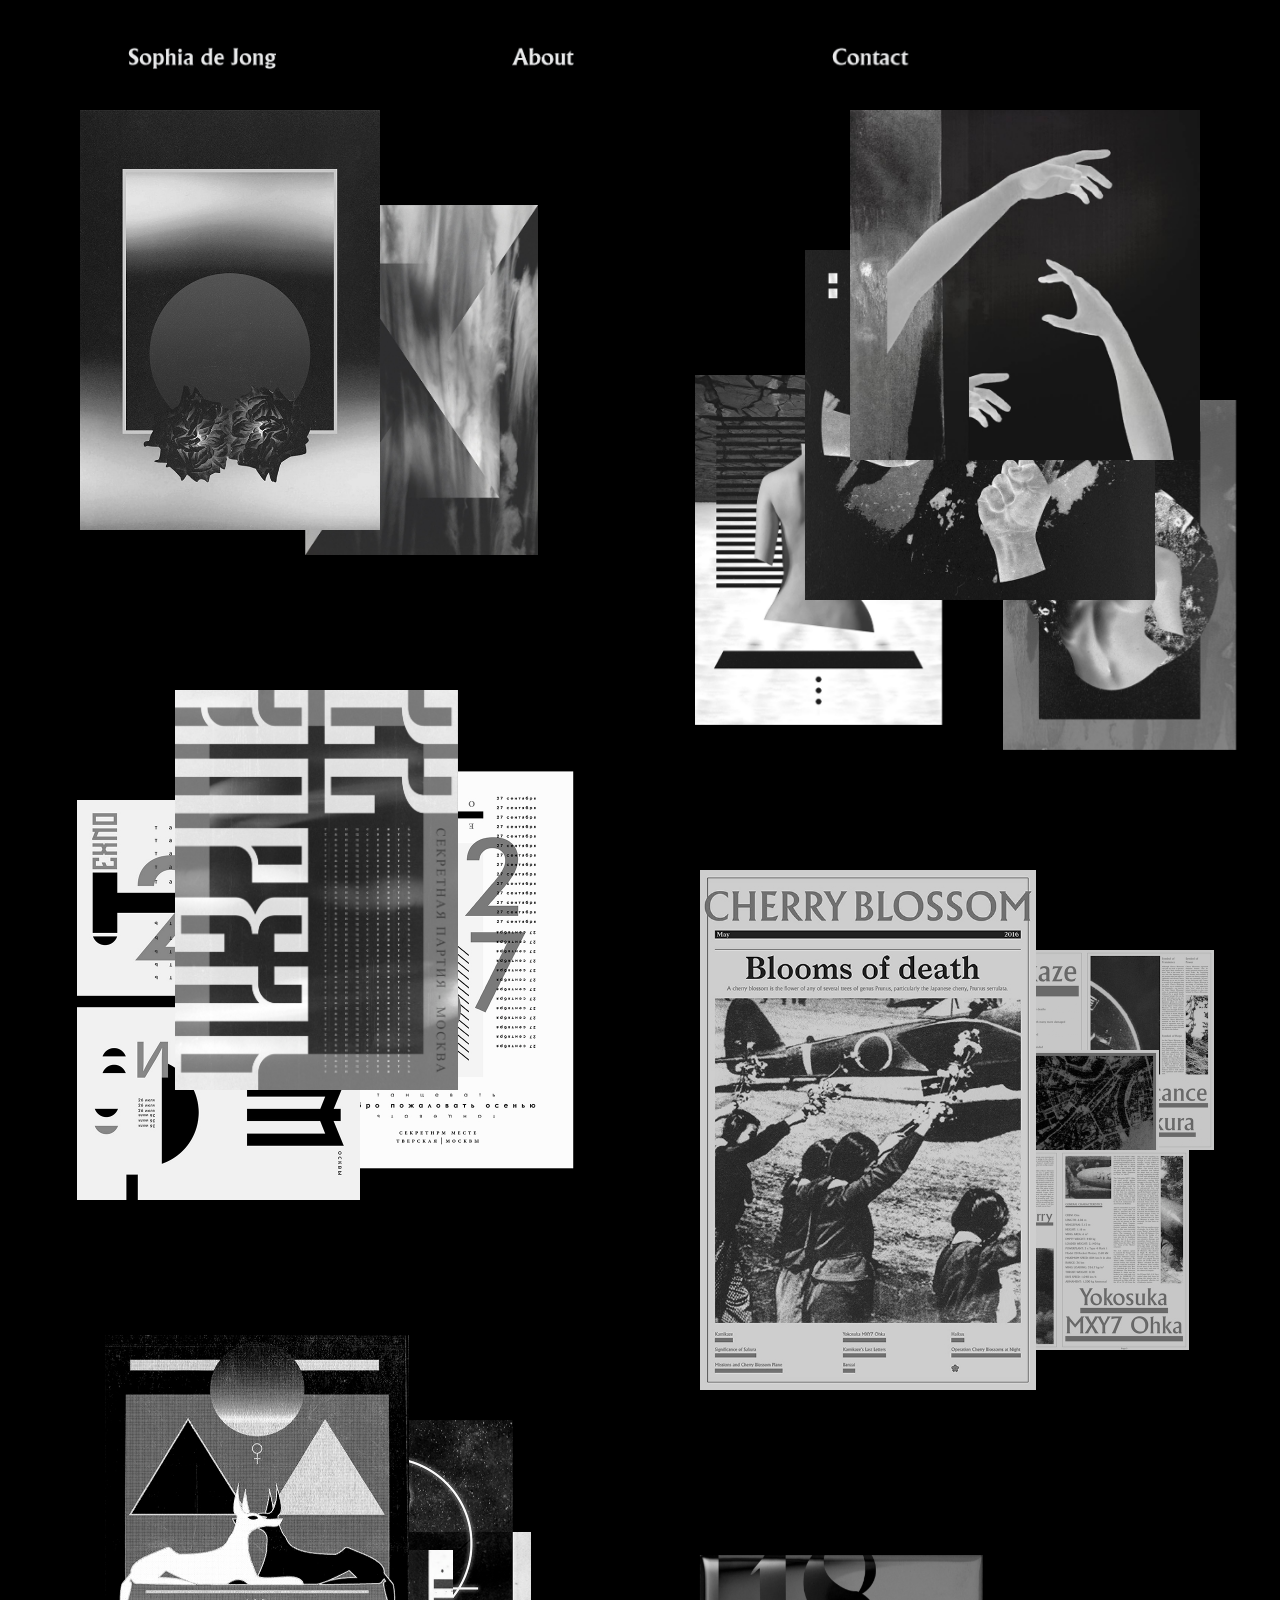
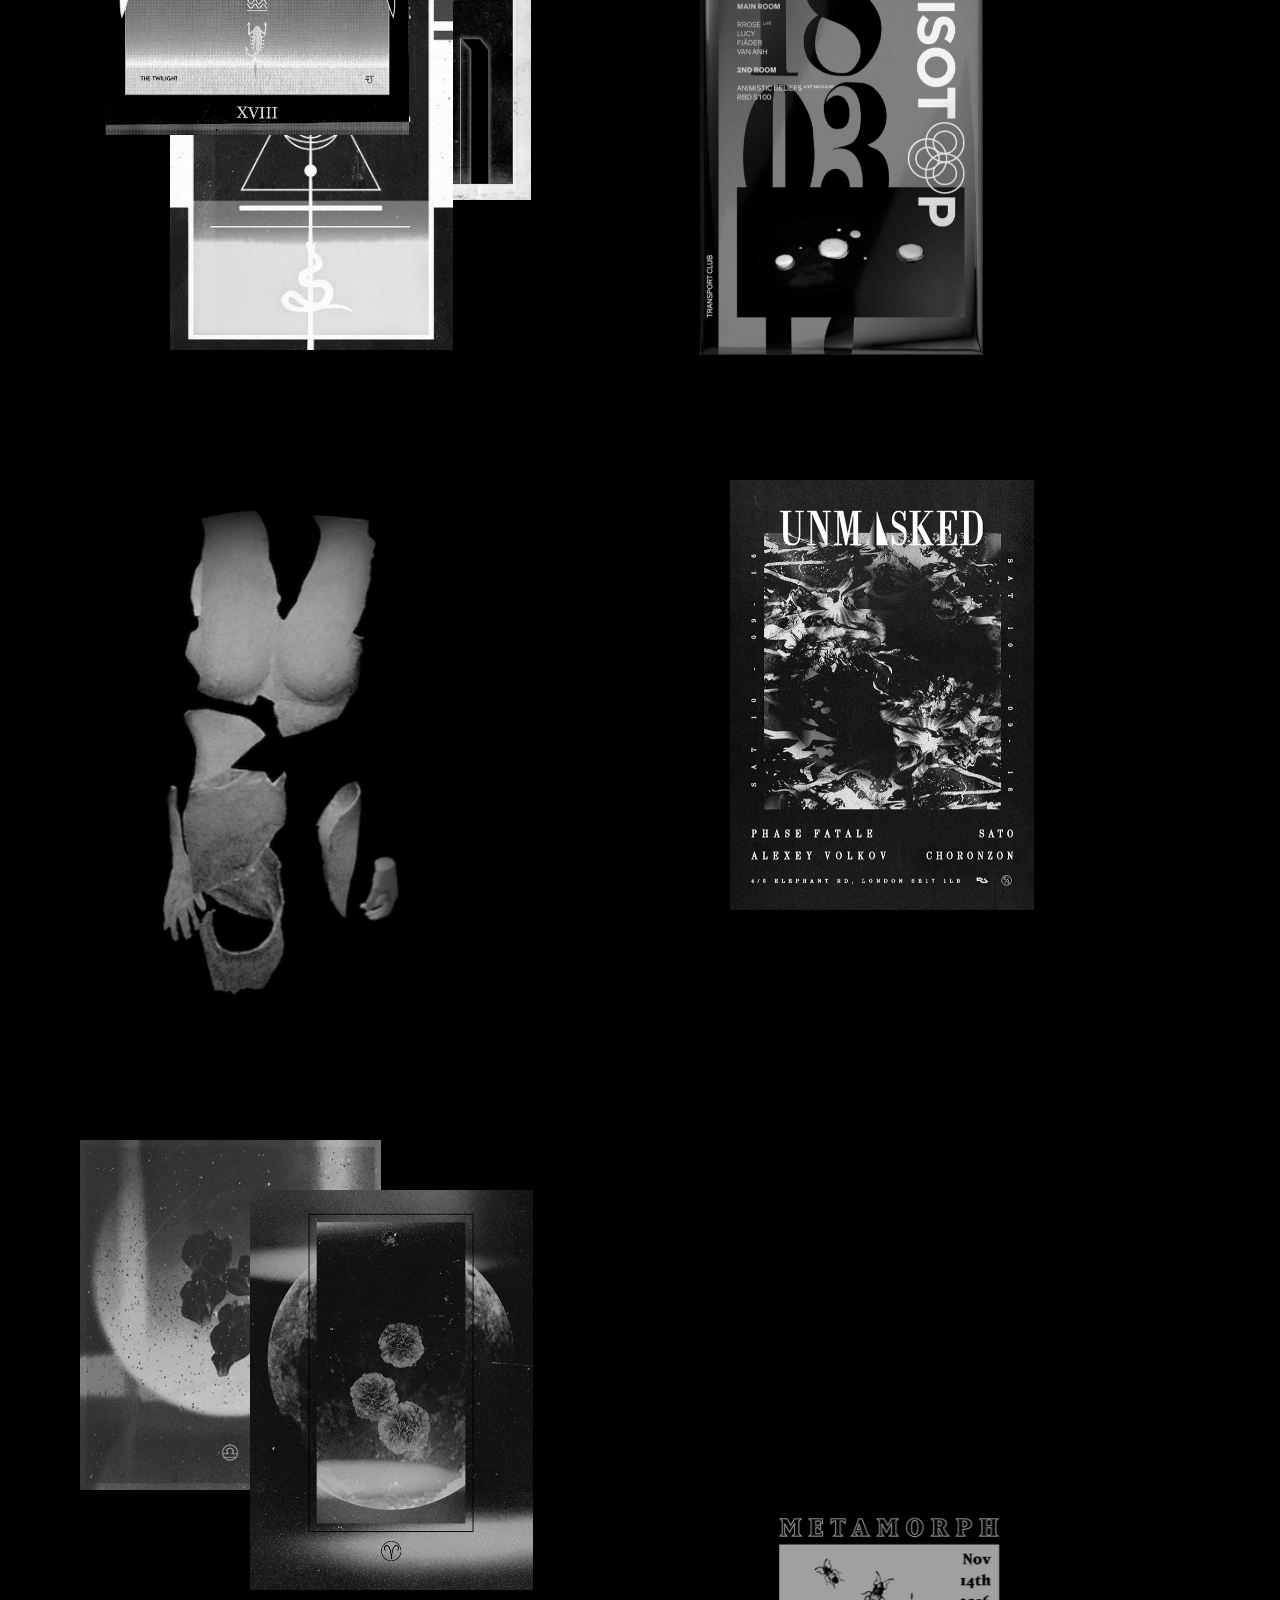
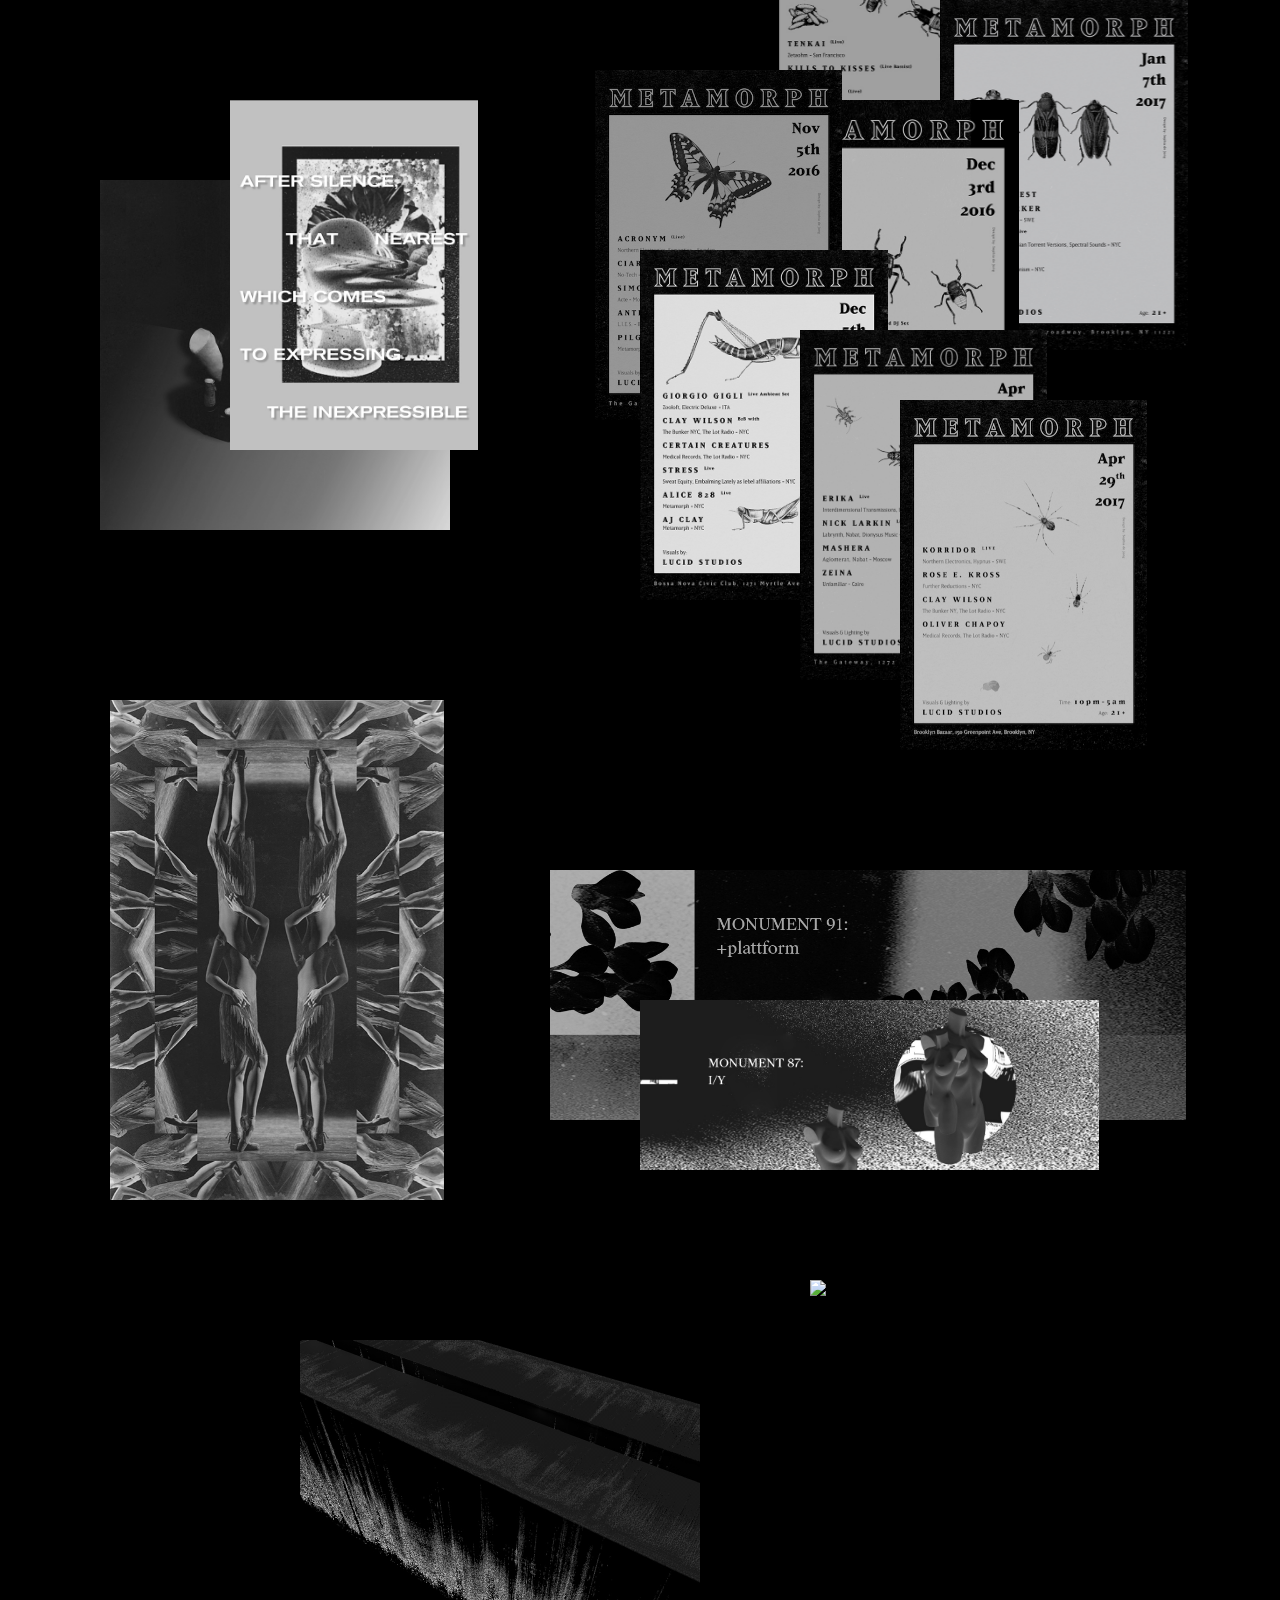
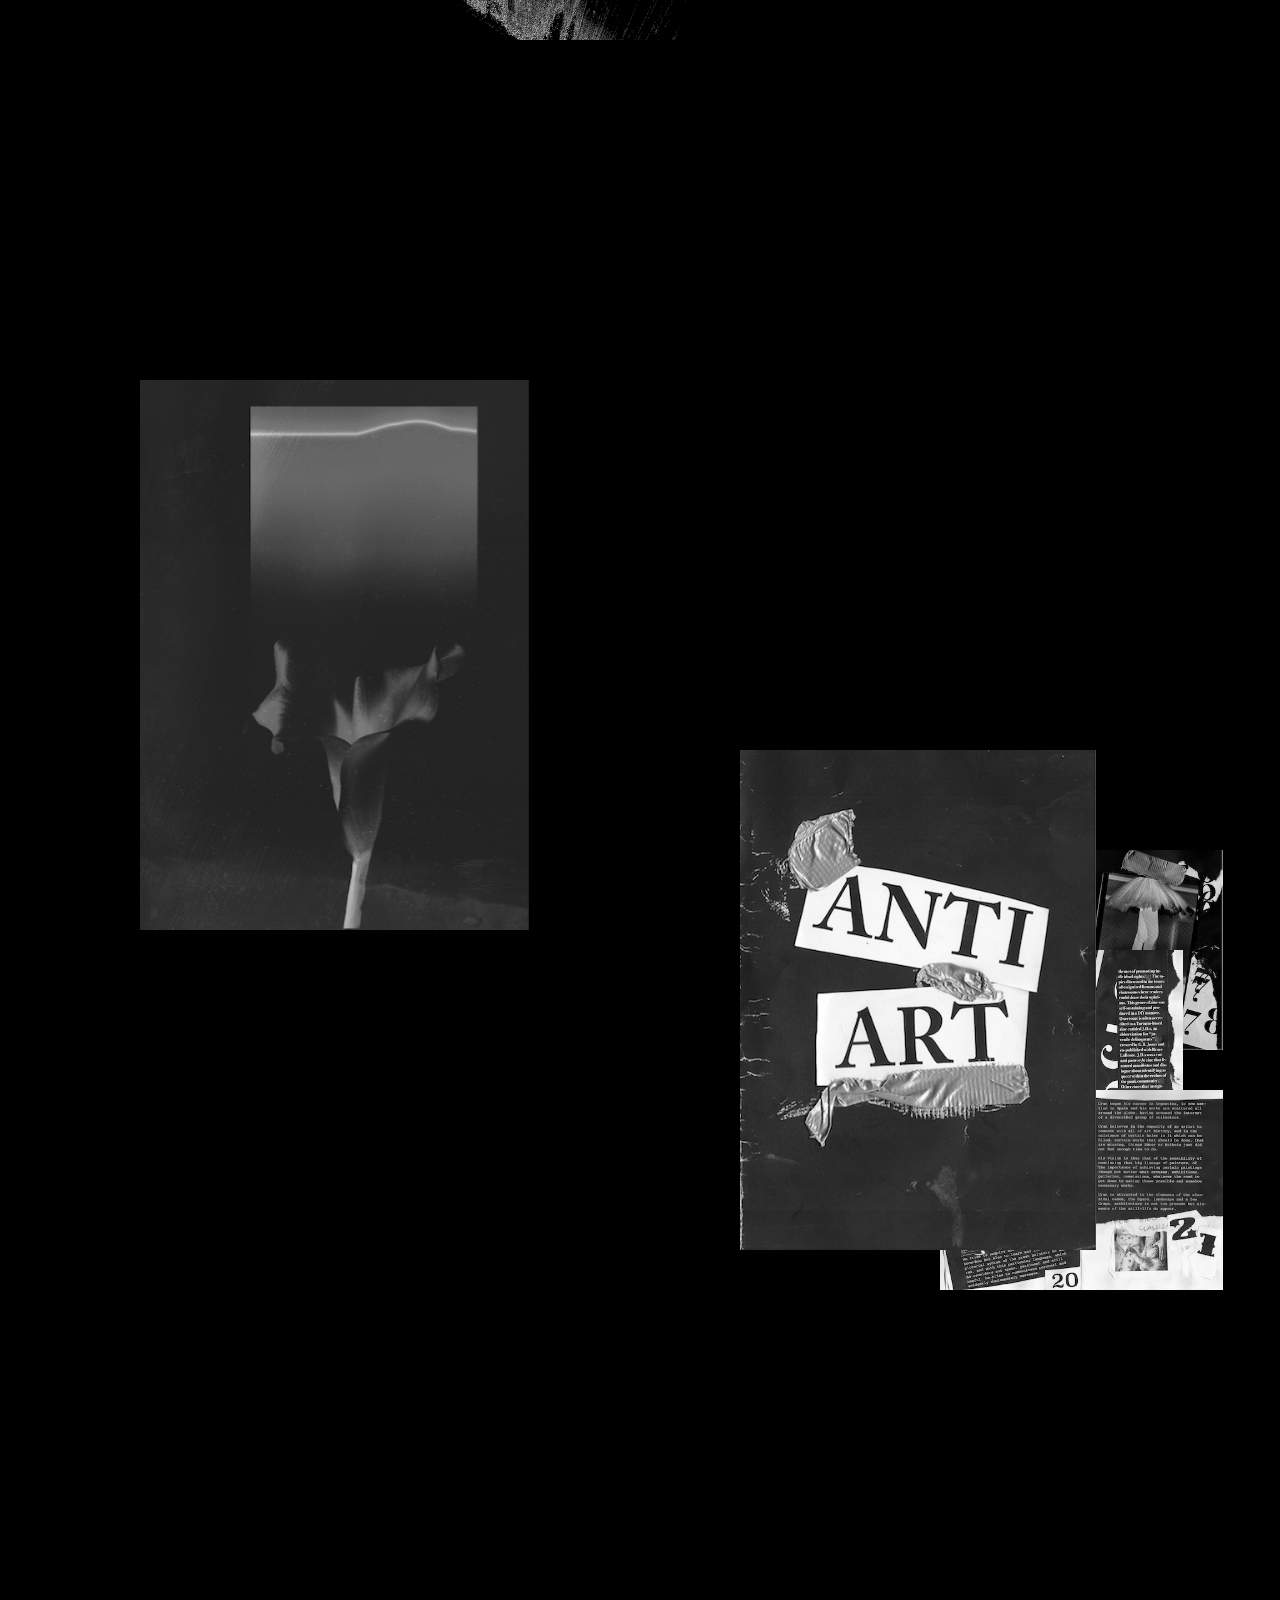
==== index.html @ cfe1d32a "Add files via upload" ====
<!DOCTYPE html>

<html>

<head>
	

	<!-- Title of the page -->
	<title>Sophia de Jong - RBD S100</title>
	
	<!-- Meta tags concerning display and findability -->
	<meta http-equiv="Content-Type" content="text/html; charset=utf-8" />
	<meta name="author" content="Sophia de Jong" />
	<meta name="description" content="What's this page about. This will be used by search engines to find your page and to display a small summary in the list of search results. Only the first 155 characters are displayed." />
	
	<!-- Link to your external stylesheet file -->
	<link rel="stylesheet" type="text/css" href="style/site.css" />
	<script type="text/javascript" src="jquery.min.js"></script>
	<script type="text/javascript" src="script.js"></script>

	
</head>


<body>
	<div id="slideshow">
		<div class="caption"></div>
	</div>

	<div class="container">
				
				
		<img class="crop-img" id="cropimg2" src="images/2p.jpg">
		<img class="crop-img" id="cropimg" src="images/1p.jpg">				
		<img class="crop-img" id="cropimg3" src="images/3p.jpg">
		<img class="crop-img" id="cropimg6" src="images/6p.jpg">
		<img class="crop-img" id="cropimg5" src="images/5p.jpg">
		<img class="crop-img" id="cropimg4" src="images/4p.jpg">				
		<img class="crop-img" id="cropimg8" src="images/8p.jpg">
		<img class="crop-img" id="cropimg7" src="images/7p.jpg">
		<img class="crop-img" id="cropimg9" src="images/9p.jpg">
		<img class="crop-img" id="cropimg101" src="images/101p.jpg">				
		<img class="crop-img" id="cropimg102" src="images/102p.jpg">				
		<img class="crop-img" id="cropimg103" src="images/103p.jpg">
		<img class="crop-img" id="cropimg10" src="images/10p.jpg">								
		<img class="crop-img" id="cropimg11" src="images/11p.jpg">		
		<img class="crop-img" id="cropimg14" src="images/14p.jpg">										
		<img class="crop-img" id="cropimg17" src="images/17p.jpg">
		<img class="crop-img" id="cropimg18" src="images/18p.jpg">	
		<img class="crop-img" id="cropimg16" src="images/16p.jpg">	
		<img class="crop-img" id="cropimg20" src="images/20p.jpg">			
		<img class="crop-img" id="cropimg19" src="images/19p.jpg">		
		<img class="crop-img" id="cropimg22" src="images/22p.jpg">
		<img class="crop-img" id="cropimg21" src="images/21p.jpg">		
		<img class="crop-img" id="cropimg26" src="images/26p.jpg">
		<img class="crop-img" id="cropimg25" src="images/25p.jpg">		
		<img class="crop-img" id="cropimg29" src="images/29p.jpg">
		<img class="crop-img" id="cropimg28" src="images/28p.jpg">
		<img class="crop-img" id="cropimg27" src="images/27p.jpg">
		<img class="crop-img" id="cropimg30" src="images/30p.jpg">
		<img class="crop-img" id="cropimg31" src="images/31p.jpg">
		<img class="crop-img" id="cropimg32" src="images/32p.jpg">
		<img class="crop-img" id="cropimg33" src="images/33p.jpg">
		<img class="crop-img" id="cropimg34" src="images/34p.jpg">	
		<img class="crop-img" id="cropimg35" src="images/35p.jpg">
		<img class="crop-img" id="cropimg36" src="images/36p.jpg">
		<img class="crop-img" id="cropimg37" src="images/37p.jpg">	
		<img class="crop-img" id="cropimg38" src="images/38p.jpg">
		<img class="crop-img" id="cropimg41" src="images/41p.jpg">
		<img class="crop-img" id="cropimg43" src="images/43p.jpg">
		<img class="crop-img" id="cropimg44" src="images/44p.jpg">
		<img class="crop-img" id="cropimg46" src="images/46p.jpg">
		<img class="crop-img" id="cropimg39" src="images/39p.jpg">
							
							
				
					 		
 		
		<!-- Contact & About .. -->

		<img class="name" id="titlesophia" src="images/222p.jpg">
		 		<img class="crop-img" id="about" src="images/223p.jpg">
 		<img class="crop-img" id="contact" src="images/224p.jpg">

				
		<!-- Videos .. -->
		<div class="video-isotoop">
			<iframe width="560" height="315" src="https://www.youtube.com/embed/7JDrF0BgBJc" frameborder="0" allowfullscreen> </iframe>		
		</div>
		
		<div class="video-urban">
			<iframe width="560" height="315" src="https://www.youtube.com/embed/xCifRBD4keo" frameborder="0" allowfullscreen></iframe>		
		</div>
		
		<div class="video-secondskin">
			<iframe width="560" height="315" src="https://www.youtube.com/embed/PybHiglDWJA" frameborder="0" allowfullscreen></iframe>
		</div>
		
		<div class="video-forest">
			<iframe width="560" height="315" src="https://www.youtube.com/embed/FFu_5-B33VU" frameborder="0" allowfullscreen></iframe>
		</div>
		
		<div class="video-isotoopjan">
			<iframe width="560" height="315" src="https://www.youtube.com/embed/acrIFVar7P8" frameborder="0" allowfullscreen></iframe>
		</div>
		
		<div class="video-silentharbour">
			<iframe width="560" height="315" src="https://www.youtube.com/embed/GDkmMEmRDyc" frameborder="0" allowfullscreen></iframe>
		</div>
		
		<div class="video-waveform">
			<iframe width="560" height="315" src="https://www.youtube.com/embed/l2vLW4NTe0s" frameborder="0" allowfullscreen></iframe>			
		</div>
		
		<div id="bg">
		</div>	
	</div>
	
	
</body>

</html>
---- style/site.css ----
§@font-face {
	font-family: 'adelon';
	src: url('../Adelon-Regular.ttf') format('truetype');
}


/* Basic CSS Reset */
* { 	
	padding: 0; 
	margin: 0;
	border: 0;
	outline: 0; 
	font-family: 'adelon' !important;	
}



/* Basic height of both  HTML and Body tag */

html, body { 
	height: 100%;
	width: 100%;
}



body {	
	overflow-y: scroll;
	overflow-x: hidden;
	margin: 0;
	cursor: url('../images/fcursor4copyy.png'), default;	
}


.iframe {
	pointer-events: none;
	
}


/* Start CSS here **/

/* Scrollbar */

::-webkit-scrollbar {
    width: 5px;
}


::-webkit-scrollbar:horizontal {
    width: 5px;
}


::-webkit-scrollbar-track {
    -webkit-box-shadow: inset 0 0 0px rgba(0,0,0,0.3); 
    border-radius: 5px;
}

 
::-webkit-scrollbar-thumb {
    border-radius: 5px;
    -webkit-box-shadow: inset 0 0 0px rgba(0,0,0,0.5); 
    background-color: white;
}


::-webkit-scrollbar-track:horizontal {
    -webkit-box-shadow: inset 0 0 0px rgba(0,0,0,0.3); 
    border-radius: 5px;
}
 
 
::-webkit-scrollbar-thumb:horizontal {
	border-radius: 5px;
    -webkit-box-shadow: inset 0 0 0px rgba(0,0,0,0.5); 
    background-color:white;
}


::selection {
	background: white;
}


::-moz-selection {
	background: white; 
}


/* Video */

.video {
	position: absolute;
	z-index: 320;
/* 	background-color: #e6e6e6; */
/* 	padding: 10px; */
}

.video-isotoop {
	position: absolute;
 	margin-left: 660px;
 	margin-top: 1505px;
 	z-index: 10;	
}

.video-isotoop:hover	{
	z-index: 100;
}

.video-urban {
	position: absolute;
 	margin-left: 100px;
 	margin-top: 4680px;
 	z-index: 10;	
}

.video-urban:hover	{
	z-index: 100;
}

.video-secondskin {
	position: absolute;
 	margin-left: 75px;
 	margin-top: 2200px;	
 	z-index: 2;
}

.video-secondskin:hover	{
	z-index: 100;
}

.video-forest {
	position: absolute;
 	margin-left: 630px;
 	margin-top: 5120px;
 	z-index: 10;	
}

.video-isotoopjan {
	position: absolute;
 	margin-left: 640px;
 	margin-top: 2685px;	
	z-index: 10;
}

.video-silentharbour {
	position: absolute;
 	margin-left: 100px;
 	margin-top: 5850px;	
	z-index: 10;
}

.video-waveform {
	position: absolute;
 	margin-left: 550px;
 	margin-top: 6260px;	
	z-index: 10;
}


a.video-link {
	position: absolute;
	font-size: 15px;
	color: #e5e5e5;
	z-index: 120;
}


/* Slideshow */

#slideshow {
	position: fixed;
	top: 0;
	left: 0;
	right: 0;
	height: 100vh;
	z-index: 10000;
	background-position: center;
	background-size: contain;
/* 	mix-blend-mode: difference !important; */
	display: none;
	background-repeat: no-repeat;
	background-color: rgba(0,    0,    0, 0.49);
}


#slideshow .caption {
	position: absolute;
	top: 100px;
	left: 30px;
	color: #ffffff;
	right: 1000px;
	text-align: left;	
}


#slideshowtitle {
	position: fixed;
	top: 0;
	left: 0;
	right: 0;
	height: 100vh;
	z-index: 10000;
	background-position: center;
	background-size: contain;
	mix-blend-mode: difference !important;
	display: none;
	background-repeat: no-repeat;
	background-color: rgba(0,    0,    0, 0.49);
}


#slideshowtitle .caption {	
	position: absolute;
	top: 1000px;
	left: 30px;
	color: #ffffff;
	right: 1000px;
	text-align: left;
}


/* Body */

body {	
	background: black;	
}


.container {
	width: 100%;
	position: relative;
	margin: 0 auto;
	height: 950%;
}


img:hover {
	z-index: 1000 !important;
}


#bg {
    position: fixed;
    top: 0;
    right: 0;
    bottom: 0;
    left: 0;
    width: 100%;
    height: 520%;
    z-index: 0;
    background: black;
}



/* About and Contact */

.name {
	z-index: 100;
}


#titlesophia   {
	position: fixed;
	z-index: 200;
	left: 10%;
    height: 25px;
    top: 45px;   
}


#contact    {	
	position: fixed;
	z-index: 2;
	left: 40%;
    height: 25px;
    top: 45px;   	  
}
	
	
#about    {	
	position: fixed;
	z-index: 2;
	left: 65%;
    height: 25px;
    top: 45px;   
}


#logo	{
	position: fixed;
	z-index: 200;
	margin-left: 50%;
    height: 150px;
    top: 45px;   	
}


.title    {	
	z-index: 10 !important;	
}


.title:hover	{
	mix-blend-mode: difference !important; 
}



/* Images */

.crop-img:hover	{
	mix-blend-mode: difference !important; 	
}


#cropimg	{	
	position: absolute;
 	margin-left: 80px;
 	margin-top: 110px;	
	height: 420px;	
}


.crop-img {
	z-index: 100!important;

}


#cropimg:hover ~ #bg	{
	background: #ffffff;
}


#cropimg2	{	
	position: absolute;
 	margin-left: 305px;
 	margin-top: 205px;	
	height: 350px;
}


cropimg2:hover	{
	mix-blend-mode: difference !important; 
}


#cropimg2:hover ~ #bg	{
	background: #ffffff;	
}


#cropimg3	{	
	position: absolute;
 	margin-left: 695px;
 	margin-top: 375px;	
	height: 350px;
}


#cropimg3:hover	{
	mix-blend-mode: difference !important;
}


#cropimg3:hover ~ #bg	{
	background: #ffffff;
}


#cropimg4	{	
	position: absolute;
 	margin-left: 850px;
 	margin-top: 110px;	
	height: 350px;
}


#cropimg4:hover	{
	mix-blend-mode: difference !important;
}


#cropimg4:hover ~ #bg	{
	background: #ffffff;
}


#cropimg5	{	
	position: absolute;
	margin-left: 805px;
	margin-top: 250px;
	height: 350px;
}


#cropimg5:hover	{
	mix-blend-mode: difference !important;
}


#cropimg5:hover ~ #bg	{
	background: #ffffff;
}


#cropimg6	{	
	position: absolute;
 	margin-left: 1003px;
 	margin-top: 400px;	
	height: 350px;
}


#cropimg6:hover	{
	mix-blend-mode: exclussion !important;
}


#cropimg6:hover ~ #bg	{
	background: #ffffff;
}


#cropimg7	{	
	position: absolute;
 	margin-left: 77px;
 	margin-top: 800px;	
	height: 400px;
}


#cropimg7:hover	{
	mix-blend-mode: difference !important;
}


#cropimg7:hover ~ #bg	{
	background: #ffffff;
}


#cropimg8	{	
	position: absolute;
 	margin-left: 300px;
 	margin-top: 770px;	
	height: 400px;
}


#cropimg8:hover {
	mix-blend-mode: difference !important;
}


#cropimg8:hover ~ #bg	{
	background: #ffffff;
}
 	

#cropimg9	{	
	position: absolute;
 	margin-left: 175px;
 	margin-top: 690px;	
	height: 400px;
}


#cropimg9:hover	{
	mix-blend-mode: difference !important;
}


#cropimg9:hover ~ #bg	{
	background: #ffffff;
}


#cropimg10	{	
	position: absolute;
 	margin-left: 700px;
 	margin-top: 870px;	
	height: 520px;
}


#cropimg10:hover	{
	mix-blend-mode: difference !important;
}


#cropimg10:hover ~ #bg	{
	background: #ffffff;
}
 
 
#cropimg101	{	
	position: absolute;
 	margin-left: 955px;
 	margin-top: 950px;	
	height: 200px;
}


#cropimg101:hover	{
	mix-blend-mode: difference !important;
}


#cropimg101:hover ~ #bg	{
	background: #ffffff;
}


#cropimg102	{	
	position: absolute;
 	margin-left: 900px;
 	margin-top: 1050px;	
	height: 200px;
}


#cropimg102:hover	{
	mix-blend-mode: difference !important;
}


#cropimg102:hover ~ #bg	{
	background: #ffffff;
}

#cropimg103	{	
	position: absolute;
 	margin-left: 930px;
 	margin-top: 1150px;	
	height: 200px;
}


#cropimg103:hover	{
	mix-blend-mode: difference !important;
}


#cropimg103:hover ~ #bg	{
	background: #ffffff;
}



#cropimg11	{
	position: absolute;
 	margin-left: 700px;
 	margin-top: 1555px;	
	height: 400px;
}


#cropimg11:hover	{
	mix-blend-mode: difference !important;
}


#cropimg11:hover ~ #bg	{
	background: #ffffff;
}


#cropimg12	{	
	position: absolute;
 	margin-left: 650px;
 	margin-top: 1610px;	
	height: 200px;
}


#cropimg12:hover	{
	mix-blend-mode: difference !important;
}


#cropimg12:hover ~ #bg	{
	background: #ffffff;
}


#cropimg13	{	
	position: absolute;
 	margin-left: 116px;
 	margin-top: 1160px;	
	height: 350px;
}


#cropimg13:hover	{
	mix-blend-mode: difference !important;
}


#cropimg13:hover ~ #bg	{
	background: #ffffff;
}
 

#cropimg14	{	
	position: absolute;
 	margin-left: 105px;
 	margin-top: 2080px;	
	height: 550px;
}


#cropimg14:hover	{
	mix-blend-mode: difference !important;
}


#cropimg14:hover ~ #bg	{
	background: #ffffff;
}


#cropimg15	{	
	position: absolute;
 	margin-left: 75px;
 	margin-top: 1415px;	
	height: 275px;
}


#cropimg15:hover	{
	mix-blend-mode: difference !important;
}


#cropimg15:hover ~ #bg	{
	background: #ffffff;
}


#cropimg16	{	
	position: absolute;
 	
 	margin-left: 105px;
 	margin-top: 1335px;	

	height: 400px;
}


#cropimg16:hover	{
	mix-blend-mode: difference !important;
}


#cropimg16:hover ~ #bg	{
	background: #ffffff;
}


#cropimg17	{	
	position: absolute;
 	margin-left: 240px;
 	margin-top: 1400px;	
	height: 400px;
}


#cropimg17:hover	{
	mix-blend-mode: difference !important;
}

#cropimg17:hover ~ #bg	{
	background: #ffffff;
}


#cropimg18	{	
	position: absolute;
 	margin-left: 170px;
 	margin-top: 1550px;	
	height: 400px;
}


#cropimg18:hover	{
	mix-blend-mode: difference !important;
}


#cropimg18:hover ~ #bg	{
	background: #ffffff;
}


#cropimg19	{	
	position: absolute;
 	margin-left: 730px;
 	margin-top: 2080px;	
	height: 430px;
}


#cropimg19:hover	{
	mix-blend-mode: difference !important;
}
	
	
#cropimg19:hover ~ #bg	{
	background: #ffffff;
}


#cropimg20	{	
	position: absolute;
 	margin-left: 940px;
 	margin-top: 2220px;	
	height: 350px;
}


#cropimg20:hover	{
	mix-blend-mode: difference !important;
}


#cropimg20:hover ~ #bg	{
	background: #ffffff;
}


#cropimg21	{	
	position: absolute;
	margin-left: 250px;
 	margin-top: 2790px;
	height: 400px;
}


#cropimg21:hover	{
	mix-blend-mode: difference !important;
}


#cropimg21:hover ~ #bg	{
	background: #ffffff;
}


#cropimg22	{	
	position: absolute;
 	margin-left: 80px;
 	margin-top: 2740px;	
	height: 350px;
}


#cropimg22:hover	{
	mix-blend-mode: difference !important;
}


#cropimg22:hover ~ #bg	{
	background: #ffffff;
}



#cropimg23	{	
	position: absolute;
 	margin-left: 720px;
 	margin-top: 2730px;	
	height: 350px;
}


#cropimg23:hover	{
	mix-blend-mode: difference !important;
}


#cropimg23:hover ~ #bg	{
	background: #ffffff;
}


#cropimg24	{	
	position: absolute;
 	margin-left: 890px;
 	margin-top: 2750px;	
	height: 400px;
}


#cropimg24:hover	{
	mix-blend-mode: difference !important;
}


#cropimg24:hover ~ #bg	{
	background: #ffffff;
}


#cropimg25	{	
	position: absolute;
 	margin-left: 230px;
 	margin-top: 3300px;	
	height: 350px;
}


#cropimg25:hover	{
	mix-blend-mode: difference !important;
}


#cropimg25:hover ~ #bg	{
	background: #ffffff;
}


#cropimg26	{	
	position: absolute;
 	margin-left: 100px;
 	margin-top: 3380px;	
	height: 350px;
}


#cropimg26:hover	{
	mix-blend-mode: difference !important;
}


#cropimg26:hover ~ #bg	{
	background: #ffffff;
}


#cropimg27	{	
	position: absolute;
 	margin-left: 750px;
 	margin-top: 3300px;	
	height: 380px;
}


#cropimg27:hover	{
	mix-blend-mode: difference !important;
}


#cropimg27:hover ~ #bg	{
	background: #ffffff;
}


#cropimg28	{	
	position: absolute;
	margin-left: 940px;
	margin-top: 3200px; 
	height: 350px;
}


#cropimg28:hover	{
	mix-blend-mode: difference !important;
}


#cropimg28:hover ~ #bg	{
	background: #ffffff;
}


#cropimg29	{	
	position: absolute;
 	margin-left: 765px;
 	margin-top: 3100px;	
	height: 350px;
}


#cropimg29:hover	{
	mix-blend-mode: difference !important;
}



#cropimg29:hover ~ #bg	{
	background: #ffffff;
}


#cropimg30	{
	position: absolute;
	margin-left: 595px;
	margin-top: 3270px; 
	height: 350px;
}

#cropimg30:hover	{
	mix-blend-mode: difference !important;
}


#cropimg30:hover ~ #bg	{
	background: #ffffff;
}


#cropimg31	{	
	position: absolute;
 	margin-left: 640px;
 	margin-top: 3450px;	
	height: 350px;
}


#cropimg31:hover	{
	mix-blend-mode: difference !important;
}


#cropimg31:hover ~ #bg	{
	background: #ffffff;
}

#cropimg32	{	
	position: absolute;
 	margin-left: 800px;
 	margin-top: 3530px;	
	height: 350px;
}


#cropimg32:hover	{
	mix-blend-mode: difference !important;
}


#cropimg32:hover ~ #bg	{
	background: #ffffff;
}

#cropimg33	{	
	position: absolute;
 	margin-left: 900px;
 	margin-top: 3600px;	
	height: 350px;
}


#cropimg33:hover	{
	mix-blend-mode: difference !important;
}


#cropimg33:hover ~ #bg	{
	background: #ffffff;
}


#cropimg34	{	
	position: absolute;
	margin-left: 110px;
	margin-top: 3900px; 
	height: 500px;
}


#cropimg34:hover	{
	mix-blend-mode: difference !important;
}


#cropimg34:hover ~ #bg	{
	background: #ffffff;
}


#cropimg35	{	
	position: absolute;
 	margin-left: 550px;
 	margin-top: 4070px;	
	height: 250px;
}


#cropimg35:hover	{
	mix-blend-mode: difference !important;
}


#cropimg35:hover ~ #bg	{
	background: #ffffff;
}


#cropimg36	{	
	position: absolute;
 	margin-left: 640px;
 	margin-top: 4200px;	
	height: 170px;
}


#cropimg36:hover	{
	mix-blend-mode: difference !important;
}


#cropimg36:hover ~ #bg	{
	background: #ffffff;
}


#cropimg37	{	
	position: absolute;
 	margin-left: 300px;
 	margin-top: 4540px;	
	height: 300px;
}


#cropimg37:hover	{
	mix-blend-mode: difference !important;
}


#cropimg37:hover ~ #bg	{
	background: #ffffff;
}

#cropimg38	{	
	position: absolute;
 	margin-left: 810px;
 	margin-top: 4480px;	
	height: 450px;
}


#cropimg38:hover	{
	mix-blend-mode: difference !important;
}


#cropimg38:hover ~ #bg	{
	background: #ffffff;
}

#cropimg39	{	
	position: absolute;
 	margin-left: 740px;
 	margin-top: 5550px;	
	height: 500px;
}


#cropimg39:hover	{
	mix-blend-mode: difference !important;
}


#cropimg39:hover ~ #bg	{
	background: #ffffff;
}

#cropimg41	{	
	position: absolute;
 	margin-left: 940px;
 	margin-top: 5650px;	
	height: 200px;
}


#cropimg41:hover	{
	mix-blend-mode: difference !important;
}


#cropimg41:hover ~ #bg	{
	background: #ffffff;
}

#cropimg43	{	
	position: absolute;
 	margin-left: 900px;
 	margin-top: 5750px;	
	height: 200px;
}


#cropimg43:hover	{
	mix-blend-mode: difference !important;
}


#cropimg43:hover ~ #bg	{
	background: #ffffff;
}

#cropimg44	{	
	position: absolute;
 	margin-left: 940px;
 	margin-top: 5890px;	
	height: 200px;
}


#cropimg44:hover	{
	mix-blend-mode: difference !important;
}


#cropimg44:hover ~ #bg	{
	background: #ffffff;
}

#cropimg46	{	
	position: absolute;
 	margin-left: 140px;
 	margin-top: 5180px;
	height: 550px;
}


#cropimg46:hover	{
	mix-blend-mode: difference !important;
}


#cropimg46:hover ~ #bg	{
	background: #ffffff;
}



.close {
	width: 20px;
	height: 20px;
	background-color: #ff0000;
	position: absolute;
	top:0;
	right: 0;
}
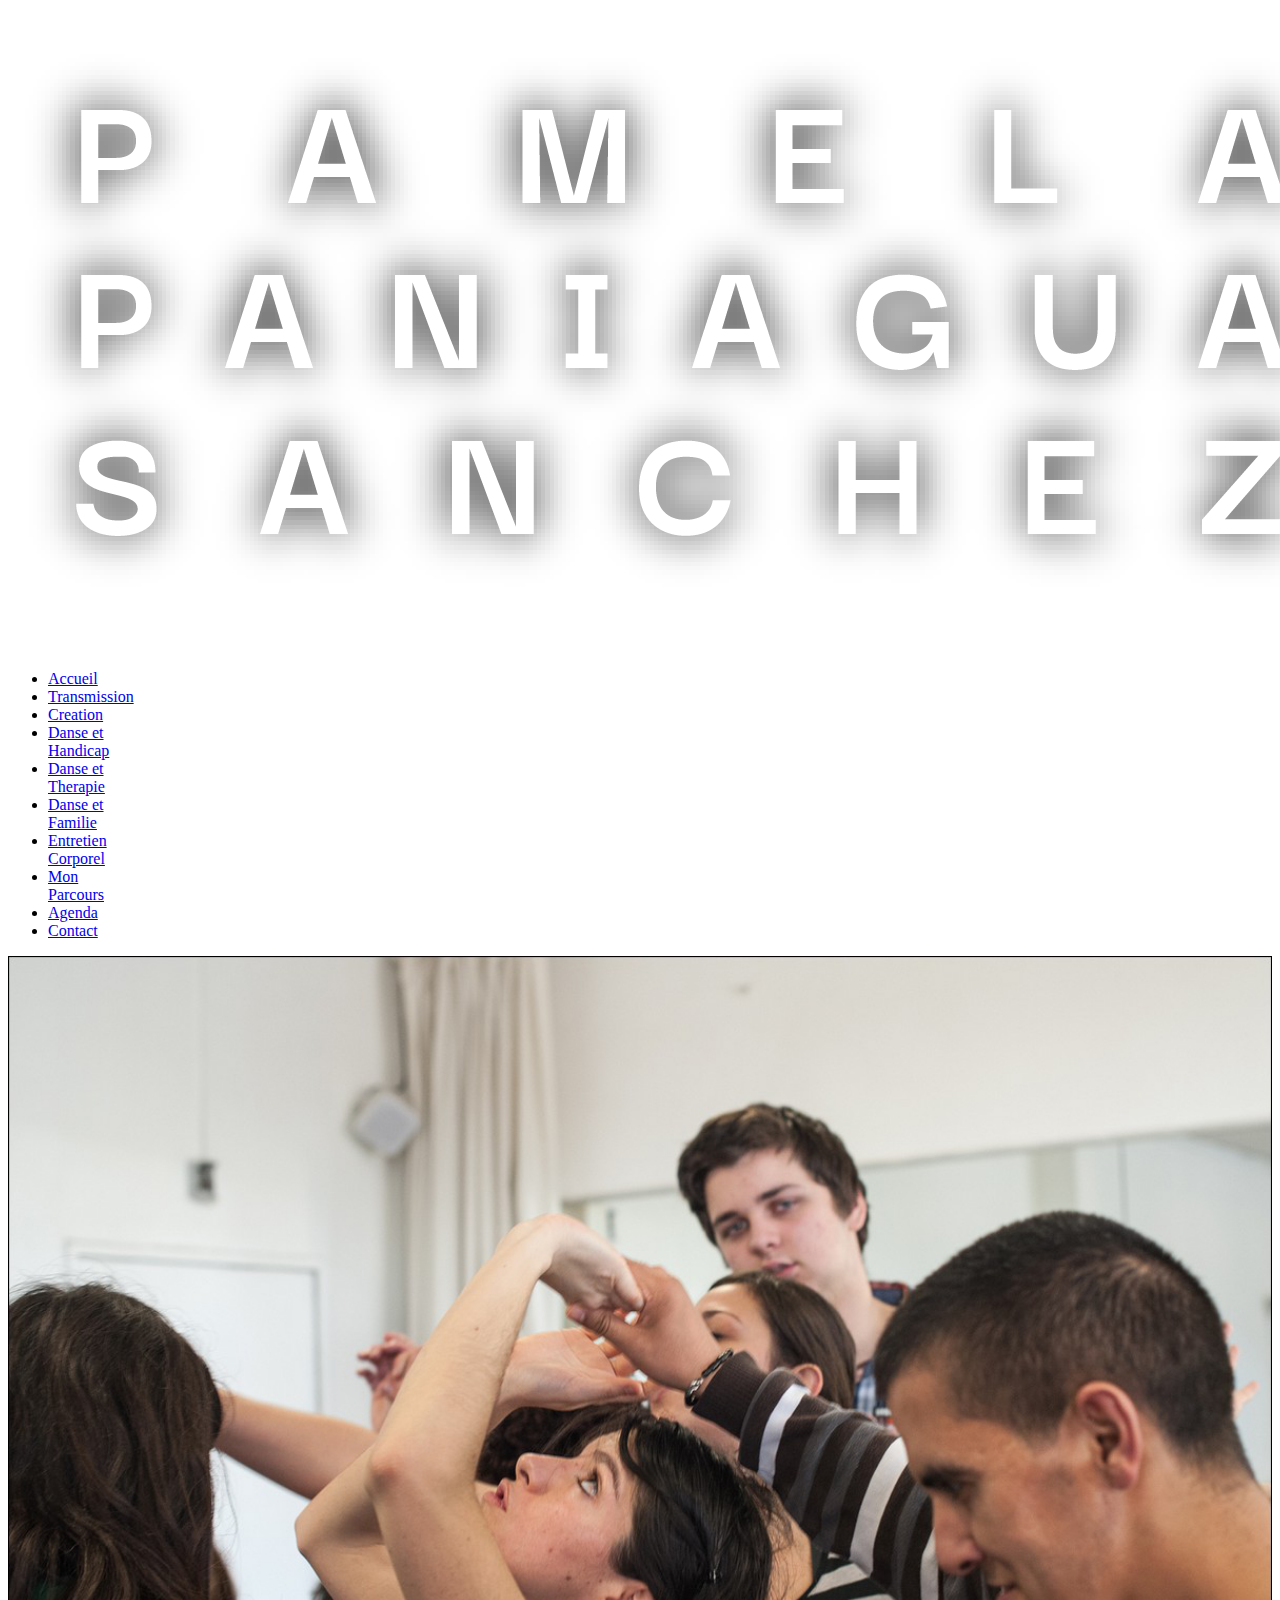
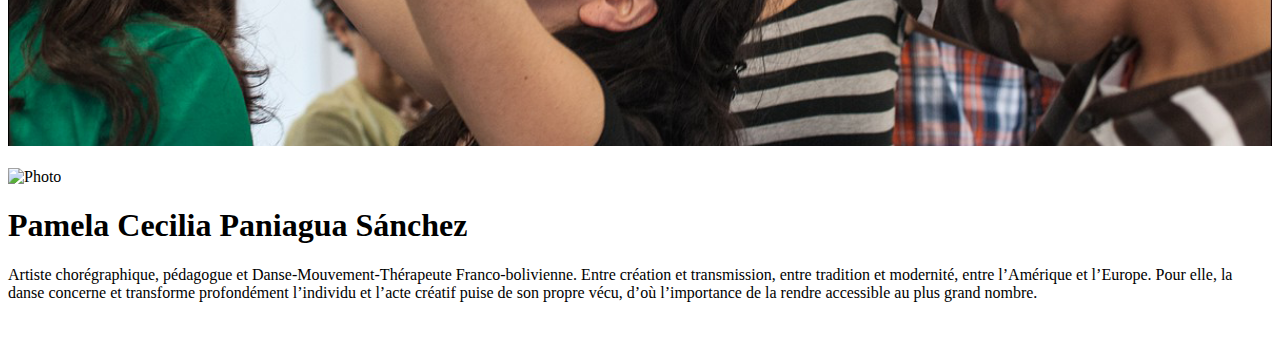
==== commit aae6b935: "Add files via upload" ====
--- a/index.html
+++ b/index.html
@@ -1,122 +1,173 @@
-<!DOCTYPE html>
-
-<html>
-
-<head>
-	
-
-	<!-- Title of the page -->
-	<title>Sophia de Jong - RBD S100</title>
-	
-	<!-- Meta tags concerning display and findability -->
-	<meta http-equiv="Content-Type" content="text/html; charset=utf-8" />
-	<meta name="author" content="Sophia de Jong" />
-	<meta name="description" content="What's this page about. This will be used by search engines to find your page and to display a small summary in the list of search results. Only the first 155 characters are displayed." />
-	
-	<!-- Link to your external stylesheet file -->
-	<link rel="stylesheet" type="text/css" href="style/site.css" />
-	<script type="text/javascript" src="jquery.min.js"></script>
-	<script type="text/javascript" src="script.js"></script>
-
-	
-</head>
-
-
-<body>
-	<div id="slideshow">
-		<div class="caption"></div>
-	</div>
-
-	<div class="container">
-				
-				
-		<img class="crop-img" id="cropimg2" src="images/2p.jpg">
-		<img class="crop-img" id="cropimg" src="images/1p.jpg">				
-		<img class="crop-img" id="cropimg3" src="images/3p.jpg">
-		<img class="crop-img" id="cropimg6" src="images/6p.jpg">
-		<img class="crop-img" id="cropimg5" src="images/5p.jpg">
-		<img class="crop-img" id="cropimg4" src="images/4p.jpg">				
-		<img class="crop-img" id="cropimg8" src="images/8p.jpg">
-		<img class="crop-img" id="cropimg7" src="images/7p.jpg">
-		<img class="crop-img" id="cropimg9" src="images/9p.jpg">
-		<img class="crop-img" id="cropimg101" src="images/101p.jpg">				
-		<img class="crop-img" id="cropimg102" src="images/102p.jpg">				
-		<img class="crop-img" id="cropimg103" src="images/103p.jpg">
-		<img class="crop-img" id="cropimg10" src="images/10p.jpg">								
-		<img class="crop-img" id="cropimg11" src="images/11p.jpg">		
-		<img class="crop-img" id="cropimg14" src="images/14p.jpg">										
-		<img class="crop-img" id="cropimg17" src="images/17p.jpg">
-		<img class="crop-img" id="cropimg18" src="images/18p.jpg">	
-		<img class="crop-img" id="cropimg16" src="images/16p.jpg">	
-		<img class="crop-img" id="cropimg20" src="images/20p.jpg">			
-		<img class="crop-img" id="cropimg19" src="images/19p.jpg">		
-		<img class="crop-img" id="cropimg22" src="images/22p.jpg">
-		<img class="crop-img" id="cropimg21" src="images/21p.jpg">		
-		<img class="crop-img" id="cropimg26" src="images/26p.jpg">
-		<img class="crop-img" id="cropimg25" src="images/25p.jpg">		
-		<img class="crop-img" id="cropimg29" src="images/29p.jpg">
-		<img class="crop-img" id="cropimg28" src="images/28p.jpg">
-		<img class="crop-img" id="cropimg27" src="images/27p.jpg">
-		<img class="crop-img" id="cropimg30" src="images/30p.jpg">
-		<img class="crop-img" id="cropimg31" src="images/31p.jpg">
-		<img class="crop-img" id="cropimg32" src="images/32p.jpg">
-		<img class="crop-img" id="cropimg33" src="images/33p.jpg">
-		<img class="crop-img" id="cropimg34" src="images/34p.jpg">	
-		<img class="crop-img" id="cropimg35" src="images/35p.jpg">
-		<img class="crop-img" id="cropimg36" src="images/36p.jpg">
-		<img class="crop-img" id="cropimg37" src="images/37p.jpg">	
-		<img class="crop-img" id="cropimg38" src="images/38p.jpg">
-		<img class="crop-img" id="cropimg41" src="images/41p.jpg">
-		<img class="crop-img" id="cropimg43" src="images/43p.jpg">
-		<img class="crop-img" id="cropimg44" src="images/44p.jpg">
-		<img class="crop-img" id="cropimg46" src="images/46p.jpg">
-		<img class="crop-img" id="cropimg39" src="images/39p.jpg">
-							
-							
-				
-					 		
- 		
-		<!-- Contact & About .. -->
-
-		<img class="name" id="titlesophia" src="images/222p.jpg">
-		 		<img class="crop-img" id="about" src="images/223p.jpg">
- 		<img class="crop-img" id="contact" src="images/224p.jpg">
-
-				
-		<!-- Videos .. -->
-		<div class="video-isotoop">
-			<iframe width="560" height="315" src="https://www.youtube.com/embed/7JDrF0BgBJc" frameborder="0" allowfullscreen> </iframe>		
-		</div>
-		
-		<div class="video-urban">
-			<iframe width="560" height="315" src="https://www.youtube.com/embed/xCifRBD4keo" frameborder="0" allowfullscreen></iframe>		
-		</div>
-		
-		<div class="video-secondskin">
-			<iframe width="560" height="315" src="https://www.youtube.com/embed/PybHiglDWJA" frameborder="0" allowfullscreen></iframe>
-		</div>
-		
-		<div class="video-forest">
-			<iframe width="560" height="315" src="https://www.youtube.com/embed/FFu_5-B33VU" frameborder="0" allowfullscreen></iframe>
-		</div>
-		
-		<div class="video-isotoopjan">
-			<iframe width="560" height="315" src="https://www.youtube.com/embed/acrIFVar7P8" frameborder="0" allowfullscreen></iframe>
-		</div>
-		
-		<div class="video-silentharbour">
-			<iframe width="560" height="315" src="https://www.youtube.com/embed/GDkmMEmRDyc" frameborder="0" allowfullscreen></iframe>
-		</div>
-		
-		<div class="video-waveform">
-			<iframe width="560" height="315" src="https://www.youtube.com/embed/l2vLW4NTe0s" frameborder="0" allowfullscreen></iframe>			
-		</div>
-		
-		<div id="bg">
-		</div>	
-	</div>
-	
-	
-</body>
-
+<!DOCTYPE html>
+<html lang="en" class="no-js">
+   <head>
+      <!-- Meta -->
+      <title>Accueil</title>
+      <meta charset="UTF-8">
+      <meta name="description" content="Free HTML template">
+      <meta name="keywords" content="HTML, template, free">
+      <meta name="author" content="Pamela Paniagua">
+      <meta name="viewport" content="width=device-width, initial-scale=1.0">
+      <!-- Styles -->
+      <link href="vendor/bootstrap/css/bootstrap.min.css" rel="stylesheet" type="text/css"/>
+      <link href="vendor/animate/animate.css" rel="stylesheet" type="text/css"/>
+      <link href="css/style.css" rel="stylesheet" type="text/css"/>
+<link rel="preconnect" href="https://fonts.googleapis.com">
+<link rel="preconnect" href="https://fonts.gstatic.com" crossorigin>
+<link href="https://fonts.googleapis.com/css2?family=Darker+Grotesque:wght@300;400;500;600;700;800;900&display=swap" rel="stylesheet">
+<link href="https://fonts.googleapis.com/css2?family=Montserrat:wght@500;600&display=swap" rel="stylesheet">
+   </head>
+   <body>
+      <nav class="navbar navbar-expand-lg navbar-dark">
+         <a class="navbar-brand mx-auto" href="index.html">
+         <img id="logo" src="img/pamela-logo.png" alt="Logo">
+         </a>
+         <div id="toggler" class="wrapper custom-toggler navbar-toggler" data-toggle="collapse" data-target=".navbar-collapse">
+            <div class="menu-toggle">
+               <span class="icon-bars custom-toggler navbar-toggler-icon"></span>
+            </div>
+         </div>
+         <div id="toggle-nav" class="navbar-collapse collapse">
+            <ul class="navbar-nav">
+               <li class="nav-item"> <a class="nav-link top" href="index.html">Accueil</a> </li>	            
+               <li class="nav-item"> <a class="nav-link top" href="transmission.html">Transmission</a> </li>
+               <li class="nav-item"> <a class="nav-link top" href="creation.html">Creation</a> </li>
+               <li class="nav-item"> <a class="nav-link" href="dansehadicap.html">Danse et<br>Handicap</a> </li>
+               <li class="nav-item"> <a class="nav-link" href="dansetherapie.html">Danse et<br>Therapie</a> </li>
+               <li class="nav-item"> <a class="nav-link" href="dansefamilie.html">Danse et<br>Familie</a> </li>
+               <li class="nav-item"> <a class="nav-link" href="entretien.html">Entretien<br>Corporel</a> </li>
+               <li class="nav-item"> <a class="nav-link" href="monparcours.html">Mon<br>Parcours</a> </li>
+               <li class="nav-item"> <a class="nav-link top" href="agenda.html">Agenda</a> </li>
+               <li class="nav-item"> <a class="nav-link top" href="contact.html">Contact</a> </li>
+            </ul>
+<!--             <div id="social"><p>Your it to gave life whom as. Favourable dissimilar resolution led for and had.</p></div> -->
+         </div>
+      </nav>
+
+<div class="slideshow-container ">
+
+	<div class="mySlides fade">
+	  <img src="img/home/1.jpg" style="width:100%">
+	</div>
+	<div class="mySlides fade">
+	  <img src="img/home/2.jpg" style="width:100%">
+	</div>
+	<div class="mySlides fade">
+	  <img src="img/home/3.jpg" style="width:100%">
+	</div>
+	<div class="mySlides fade">
+	  <img src="img/home/4.jpg" style="width:100%">
+	</div>
+	<div class="mySlides fade">
+	  <img src="img/home/5.jpg" style="width:100%">
+	</div>
+	<div class="mySlides fade">
+	  <img src="img/home/6.jpg" style="width:100%">
+	</div>
+
+</div>
+<br>
+
+<div style="text-align:center">
+  <span class="dot"></span> 
+  <span class="dot"></span> 
+  <span class="dot"></span> 
+  <span class="dot"></span> 
+  <span class="dot"></span> 
+  <span class="dot"></span> 
+</div>
+<!--       <div class="shadow"></div> -->
+ 
+ <script>
+let slideIndex = 0;
+showSlides();
+
+function showSlides() {
+  let i;
+  let slides = document.getElementsByClassName("mySlides");
+  let dots = document.getElementsByClassName("dot");
+  for (i = 0; i < slides.length; i++) {
+    slides[i].style.display = "none";  
+  }
+  slideIndex++;
+  if (slideIndex > slides.length) {slideIndex = 1}    
+  for (i = 0; i < dots.length; i++) {
+    dots[i].className = dots[i].className.replace(" active", "");
+  }
+  slides[slideIndex-1].style.display = "block";  
+  dots[slideIndex-1].className += " active";
+  setTimeout(showSlides, 1500); // Change image every 2 seconds
+}
+
+/*
+const observer = new IntersectionObserver(entries => {
+  // Loop over the entries
+  entries.forEach(entry => {
+    // If the element is visible
+    if (entry.isIntersecting) {
+      // Add the animation class
+      entry.target.classList.add('foto-animation');
+    }
+  });
+});
+
+observer.observe(document.querySelector('.intro-text'));
+*/
+
+/* FadeIn Scroll */
+$(document).ready(function() {
+    
+    /* Every time the window is scrolled ... */
+    $(window).scroll( function(){
+    
+        /* Check the location of each desired element */
+        $('.fadein').each( function(i){
+            
+            var bottom_of_object = $(this).position().top + $(this).outerHeight();
+            var bottom_of_window = $(window).scrollTop() + $(window).height();
+            
+            /* If the object is completely visible in the window, fade it it */
+            if( bottom_of_window > bottom_of_object ){
+                
+                $(this).animate({'opacity':'1'},900);
+                    
+            }
+            
+        }); 
+    
+    });
+    
+});
+
+</script>
+          
+      
+<!--             <div class="container"> -->
+            <div class="wow fadeInUp">
+	            <div class="intro-home">
+	            	<div class="item-zoom">		
+						<img class="foto-intro" src="img/pame.jpg" alt="Photo"> 
+        			</div>			                    
+<!-- 	        <h1 style="text-align: center; font-weight: 600">Pamela Cecilia<br>Paniagua Sanchez</h1><br> -->
+
+					<div class="intro-text">
+					<h1>Pamela Cecilia Paniagua Sánchez</h1>					
+		            <p>Artiste chorégraphique, pédagogue et Danse-Mouvement-Thérapeute Franco-bolivienne.
+	Entre création et transmission, entre tradition et modernité, entre l’Amérique et l’Europe. Pour elle, la danse concerne et transforme profondément l’individu et l’acte créatif puise de son propre vécu, d’où l’importance de la rendre accessible au plus grand nombre.</p><br> 
+	 				</div>
+	 				
+ 				</div>
+        	</div>
+<!--     		</div> -->
+      
+      <!-- Javascript -->
+      <script src="vendor/jquery.min.js"></script>
+      <script src="vendor/bootstrap/js/bootstrap.min.js"></script>
+      <script src="vendor/wow/wow.js"></script>
+      <script src="js/script.js"></script>
+      <script>
+         new WOW().init();
+      </script>
+      <!-- End Javascript -->
+   </body>
 </html>